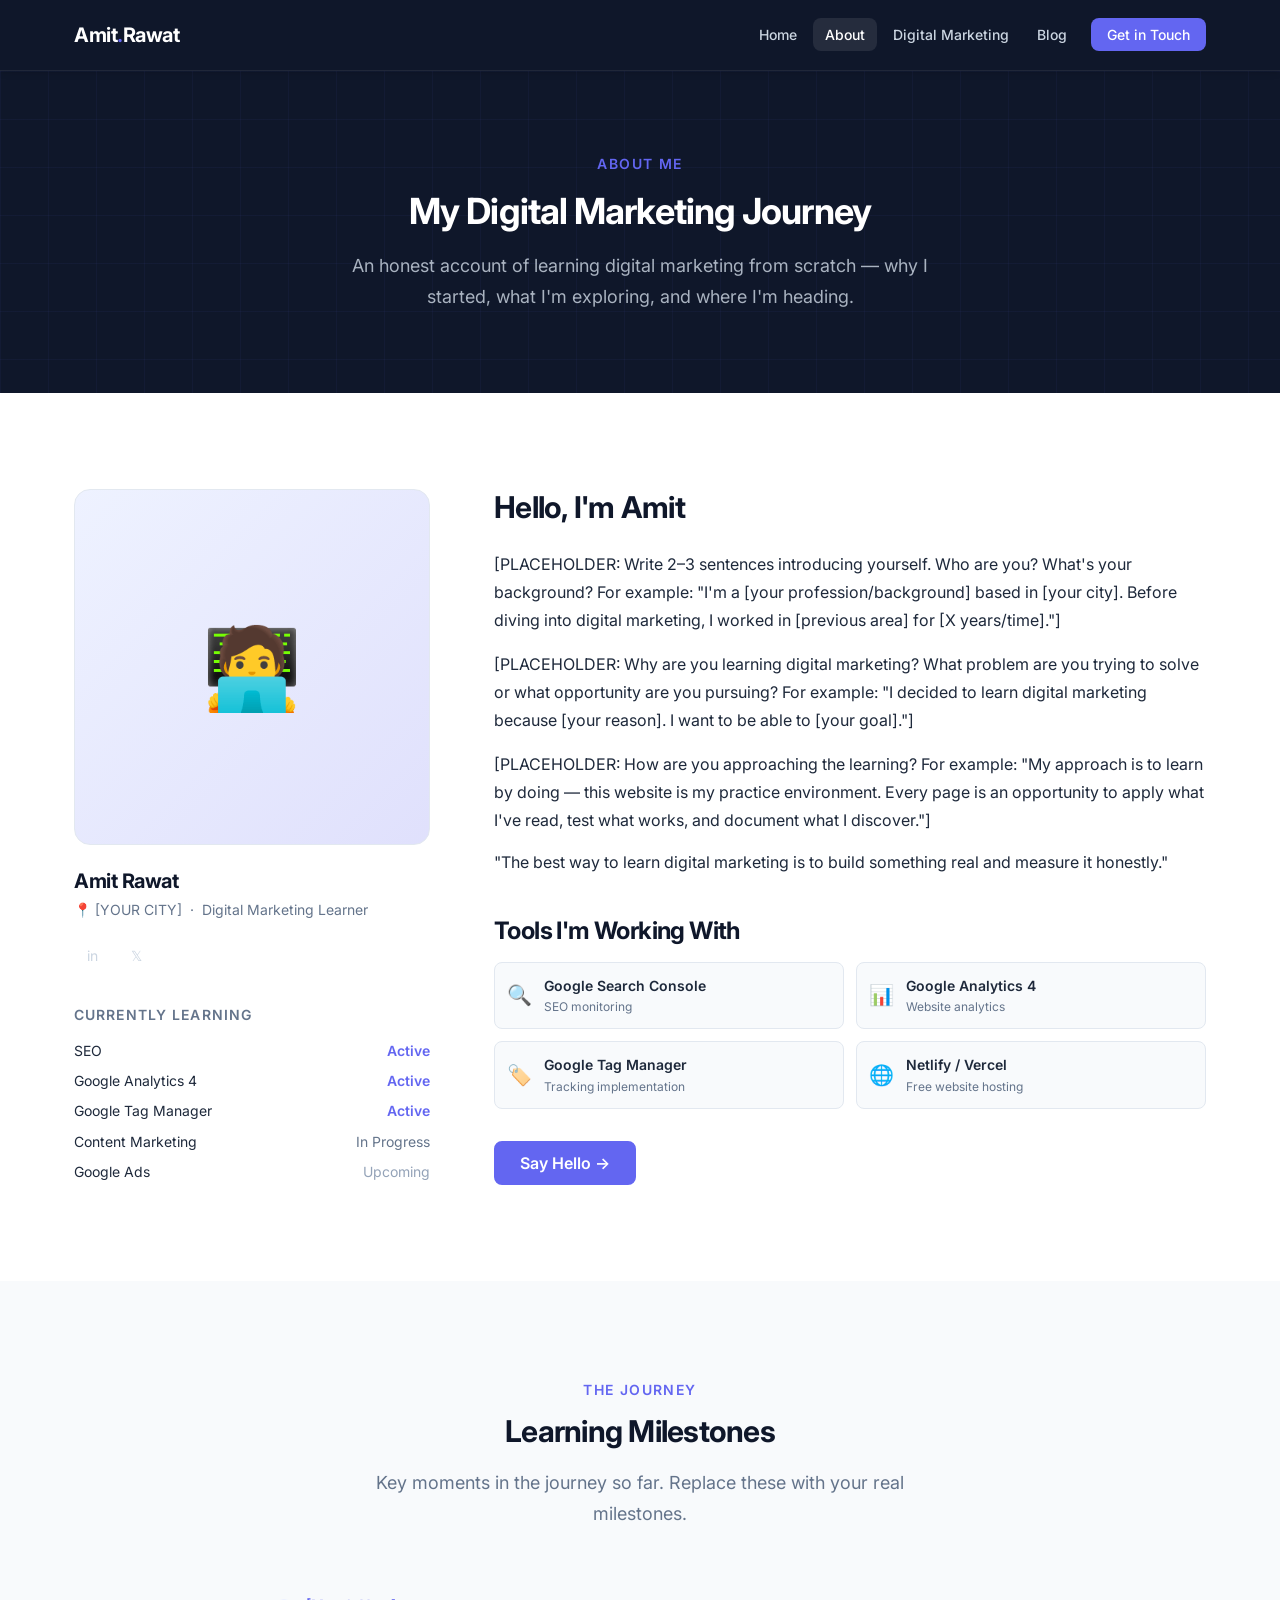
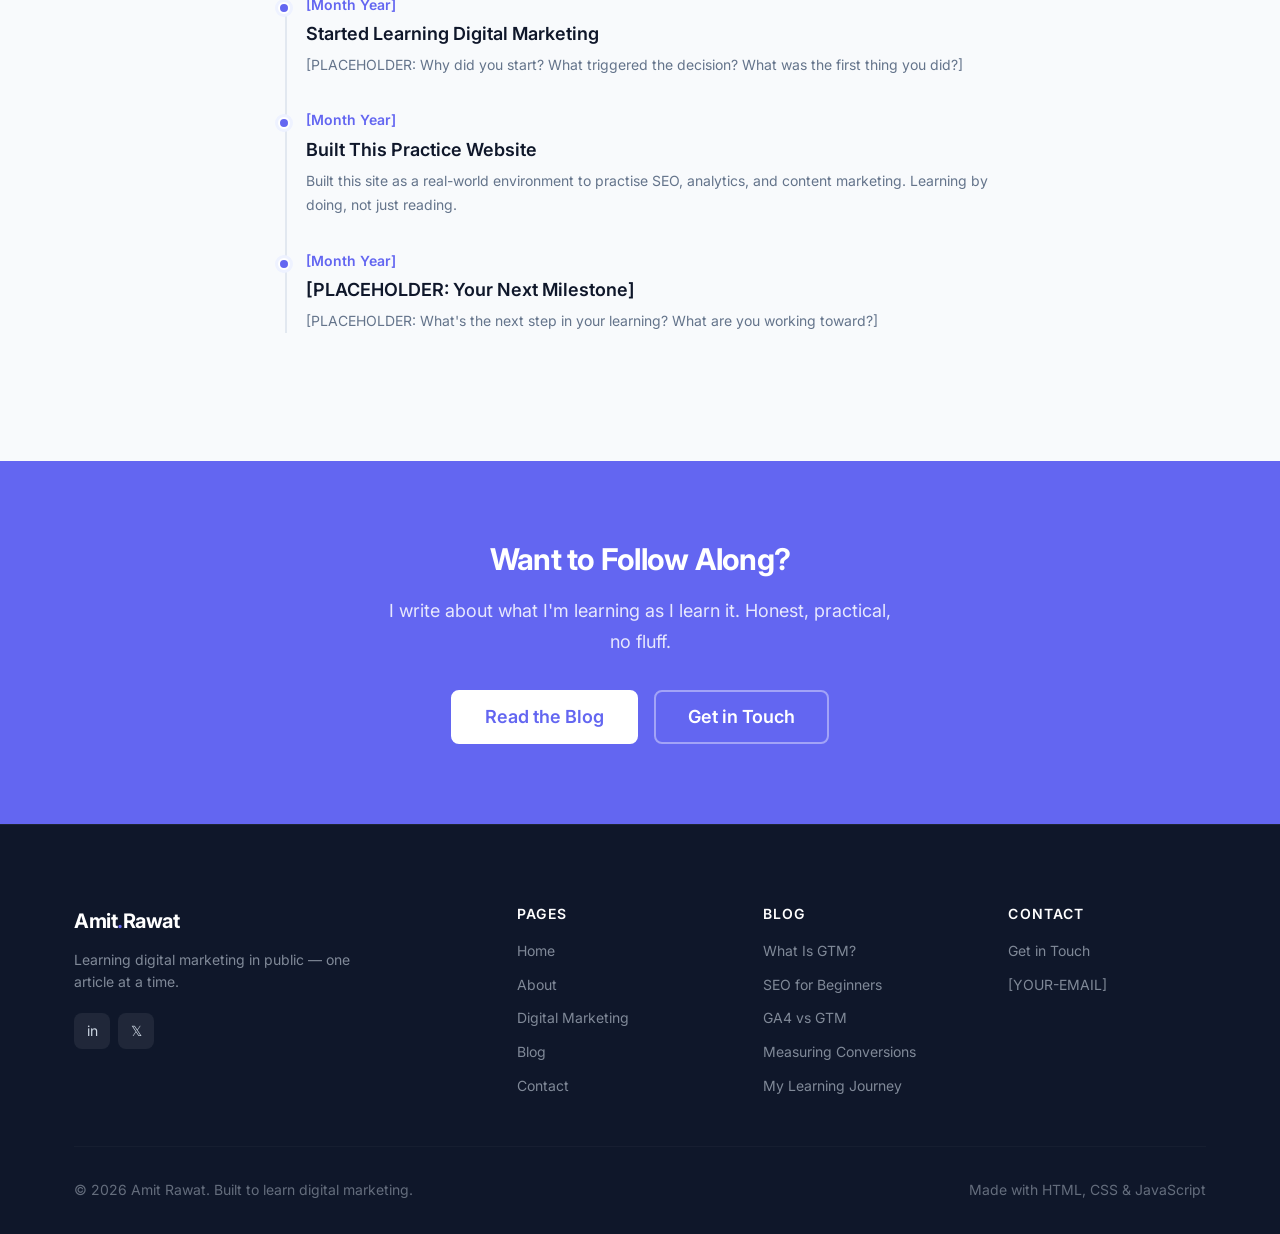
==== about.html @ fd62b3a9 "Initial website — digital marketing practice site - Home, About, Digital Marketing, Blog, Contact pa" ====
<!DOCTYPE html>
<html lang="en">
<head>
  <meta charset="UTF-8">
  <meta name="viewport" content="width=device-width, initial-scale=1.0">
  <title>About Amit Rawat | Digital Marketing Learning Journey</title>
  <meta name="description" content="Learn about Amit Rawat's digital marketing learning journey — why it started, what's being explored, and where it's heading. An honest account of learning by doing.">
  <link rel="canonical" href="https://[YOUR-DOMAIN]/about.html">

  <meta property="og:title" content="About Amit Rawat | Digital Marketing Learning Journey">
  <meta property="og:description" content="An honest account of learning digital marketing — the tools, resources, and lessons along the way.">
  <meta property="og:url" content="https://[YOUR-DOMAIN]/about.html">
  <meta property="og:type" content="website">
  <meta property="og:image" content="https://[YOUR-DOMAIN]/images/og-about.jpg">

  <meta name="twitter:card" content="summary_large_image">
  <meta name="twitter:title" content="About Amit Rawat | Digital Marketing Learning Journey">
  <meta name="twitter:description" content="An honest account of learning digital marketing — the tools, resources, and lessons along the way.">

  <!-- GTM HEAD SNIPPET — uncomment and replace GTM-XXXXXXX when ready -->
  <!--
  <script>(function(w,d,s,l,i){w[l]=w[l]||[];w[l].push({'gtm.start':
  new Date().getTime(),event:'gtm.js'});var f=d.getElementsByTagName(s)[0],
  j=d.createElement(s),dl=l!='dataLayer'?'&l='+l:'';j.async=true;j.src=
  'https://www.googletagmanager.com/gtm.js?id='+i+dl;f.parentNode.insertBefore(j,f);
  })(window,document,'script','dataLayer','GTM-XXXXXXX');</script>
  -->

  <link rel="preconnect" href="https://fonts.googleapis.com">
  <link rel="preconnect" href="https://fonts.gstatic.com" crossorigin>
  <link href="https://fonts.googleapis.com/css2?family=Inter:wght@400;500;600;700;800&display=swap" rel="stylesheet">
  <link rel="stylesheet" href="css/style.css">
</head>
<body>

  <!-- GTM BODY SNIPPET — uncomment and replace GTM-XXXXXXX when ready -->
  <!--
  <noscript><iframe src="https://www.googletagmanager.com/ns.html?id=GTM-XXXXXXX"
  height="0" width="0" style="display:none;visibility:hidden"></iframe></noscript>
  -->

  <a href="#main" class="skip-link">Skip to main content</a>

  <nav class="nav" role="navigation" aria-label="Main navigation">
    <div class="container nav__inner">
      <a href="index.html" class="nav__logo" aria-label="Amit Rawat — Home">
        Amit<span class="nav__logo-dot">.</span>Rawat
      </a>
      <button class="nav__toggle" aria-label="Toggle navigation" aria-expanded="false">
        <span></span><span></span><span></span>
      </button>
      <ul class="nav__links" role="list">
        <li><a href="index.html" class="nav__link">Home</a></li>
        <li><a href="about.html" class="nav__link">About</a></li>
        <li><a href="digital-marketing.html" class="nav__link">Digital Marketing</a></li>
        <li><a href="blog.html" class="nav__link">Blog</a></li>
        <li><a href="contact.html" class="nav__link nav__link--cta">Get in Touch</a></li>
      </ul>
    </div>
  </nav>

  <main id="main">

    <header class="page-hero" aria-labelledby="page-heading">
      <div class="container">
        <div class="page-hero__inner">
          <p class="page-hero__eyebrow">About Me</p>
          <h1 class="page-hero__title" id="page-heading">My Digital Marketing Journey</h1>
          <p class="page-hero__description">
            An honest account of learning digital marketing from scratch — why I started, what I'm exploring, and where I'm heading.
          </p>
        </div>
      </div>
    </header>

    <!-- ============================================================
         ABOUT CONTENT
         WHAT TO EDIT HERE:
         - Replace [YOUR NAME] with your name
         - Replace [YOUR CITY] with your location
         - Replace the placeholder bio paragraphs with your real story
         - Replace the profile image (see images/ folder)
         - Update the timeline with your real milestones
         - Update the "Tools I Use" section with tools you actually use
         ============================================================ -->
    <section class="section" aria-labelledby="about-heading">
      <div class="container">
        <div class="about-layout">

          <!-- Profile sidebar -->
          <aside>
            <!--
              To add your photo:
              1. Save a square photo to the images/ folder (e.g. images/amit-rawat.jpg)
              2. Replace the emoji below with: <img src="../images/amit-rawat.jpg" alt="Amit Rawat">
            -->
            <div class="about-avatar" aria-label="Profile photo placeholder">🧑‍💻</div>

            <div style="margin-top: 1.5rem;">
              <h3 style="font-size: 1.25rem; margin-bottom: 0.25rem;">Amit Rawat</h3>
              <p style="color: var(--color-text-muted); font-size: 0.875rem; margin-bottom: 1rem;">
                📍 [YOUR CITY] &nbsp;·&nbsp; Digital Marketing Learner
              </p>
              <div class="footer__social">
                <a href="https://linkedin.com/in/[YOUR-LINKEDIN]" class="footer__social-link" aria-label="LinkedIn" target="_blank" rel="noopener noreferrer">in</a>
                <a href="https://twitter.com/[YOUR-TWITTER]" class="footer__social-link" aria-label="Twitter" target="_blank" rel="noopener noreferrer">𝕏</a>
              </div>
            </div>

            <!-- Skills list -->
            <div style="margin-top: 2rem;">
              <h3 style="font-size: 0.875rem; font-weight: 600; text-transform: uppercase; letter-spacing: 0.08em; color: var(--color-text-muted); margin-bottom: 1rem;">Currently Learning</h3>
              <div style="display: flex; flex-direction: column; gap: 0.5rem;">
                <div style="display: flex; align-items: center; justify-content: space-between; font-size: 0.875rem;">
                  <span>SEO</span>
                  <span style="color: var(--color-accent); font-weight: 600;">Active</span>
                </div>
                <div style="display: flex; align-items: center; justify-content: space-between; font-size: 0.875rem;">
                  <span>Google Analytics 4</span>
                  <span style="color: var(--color-accent); font-weight: 600;">Active</span>
                </div>
                <div style="display: flex; align-items: center; justify-content: space-between; font-size: 0.875rem;">
                  <span>Google Tag Manager</span>
                  <span style="color: var(--color-accent); font-weight: 600;">Active</span>
                </div>
                <div style="display: flex; align-items: center; justify-content: space-between; font-size: 0.875rem;">
                  <span>Content Marketing</span>
                  <span style="color: var(--color-text-muted);">In Progress</span>
                </div>
                <div style="display: flex; align-items: center; justify-content: space-between; font-size: 0.875rem;">
                  <span>Google Ads</span>
                  <span style="color: var(--color-text-light);">Upcoming</span>
                </div>
              </div>
            </div>
          </aside>

          <!-- Main content -->
          <div>
            <h2 id="about-heading" style="margin-bottom: 1.5rem;">Hello, I'm Amit</h2>

            <!-- ================================================
                 PLACEHOLDER: Replace these paragraphs with your
                 real bio. Tell your story: who you are, what you
                 did before this, why you're learning digital
                 marketing, and what drives you.
                 ================================================ -->
            <p>
              [PLACEHOLDER: Write 2–3 sentences introducing yourself. Who are you? What's your background?
              For example: "I'm a [your profession/background] based in [your city]. Before diving into digital
              marketing, I worked in [previous area] for [X years/time]."]
            </p>
            <p>
              [PLACEHOLDER: Why are you learning digital marketing? What problem are you trying to solve or
              what opportunity are you pursuing? For example: "I decided to learn digital marketing because
              [your reason]. I want to be able to [your goal]."]
            </p>
            <p>
              [PLACEHOLDER: How are you approaching the learning? For example: "My approach is to learn
              by doing — this website is my practice environment. Every page is an opportunity to apply
              what I've read, test what works, and document what I discover."]
            </p>

            <!-- What I believe -->
            <blockquote>
              "The best way to learn digital marketing is to build something real and measure it honestly."
            </blockquote>

            <!-- Tools I use -->
            <h3 style="margin-top: 2.5rem; margin-bottom: 1rem;">Tools I'm Working With</h3>
            <div style="display: grid; grid-template-columns: repeat(2, 1fr); gap: 0.75rem;">
              <div style="display: flex; align-items: center; gap: 0.75rem; padding: 0.75rem; background: var(--color-bg-alt); border-radius: 8px; border: 1px solid var(--color-border);">
                <span style="font-size: 1.25rem;">🔍</span>
                <div>
                  <div style="font-weight: 600; font-size: 0.875rem;">Google Search Console</div>
                  <div style="font-size: 0.75rem; color: var(--color-text-muted);">SEO monitoring</div>
                </div>
              </div>
              <div style="display: flex; align-items: center; gap: 0.75rem; padding: 0.75rem; background: var(--color-bg-alt); border-radius: 8px; border: 1px solid var(--color-border);">
                <span style="font-size: 1.25rem;">📊</span>
                <div>
                  <div style="font-weight: 600; font-size: 0.875rem;">Google Analytics 4</div>
                  <div style="font-size: 0.75rem; color: var(--color-text-muted);">Website analytics</div>
                </div>
              </div>
              <div style="display: flex; align-items: center; gap: 0.75rem; padding: 0.75rem; background: var(--color-bg-alt); border-radius: 8px; border: 1px solid var(--color-border);">
                <span style="font-size: 1.25rem;">🏷️</span>
                <div>
                  <div style="font-weight: 600; font-size: 0.875rem;">Google Tag Manager</div>
                  <div style="font-size: 0.75rem; color: var(--color-text-muted);">Tracking implementation</div>
                </div>
              </div>
              <div style="display: flex; align-items: center; gap: 0.75rem; padding: 0.75rem; background: var(--color-bg-alt); border-radius: 8px; border: 1px solid var(--color-border);">
                <span style="font-size: 1.25rem;">🌐</span>
                <div>
                  <div style="font-weight: 600; font-size: 0.875rem;">Netlify / Vercel</div>
                  <div style="font-size: 0.75rem; color: var(--color-text-muted);">Free website hosting</div>
                </div>
              </div>
            </div>

            <a href="contact.html" class="btn btn--primary mt-8" style="display: inline-flex;">Say Hello →</a>
          </div>
        </div>
      </div>
    </section>

    <!-- Learning Timeline -->
    <section class="section section--alt" aria-labelledby="timeline-heading">
      <div class="container container--narrow">
        <div class="section__header">
          <span class="section__eyebrow">The Journey</span>
          <h2 class="section__title" id="timeline-heading">Learning Milestones</h2>
          <p class="section__description">
            Key moments in the journey so far. Replace these with your real milestones.
          </p>
        </div>

        <!-- PLACEHOLDER: Replace each timeline item with real milestones -->
        <div class="timeline">
          <div class="timeline__item">
            <div class="timeline__date">[Month Year]</div>
            <div class="timeline__title">Started Learning Digital Marketing</div>
            <p class="timeline__body">[PLACEHOLDER: Why did you start? What triggered the decision? What was the first thing you did?]</p>
          </div>
          <div class="timeline__item">
            <div class="timeline__date">[Month Year]</div>
            <div class="timeline__title">Built This Practice Website</div>
            <p class="timeline__body">Built this site as a real-world environment to practise SEO, analytics, and content marketing. Learning by doing, not just reading.</p>
          </div>
          <div class="timeline__item">
            <div class="timeline__date">[Month Year]</div>
            <div class="timeline__title">[PLACEHOLDER: Your Next Milestone]</div>
            <p class="timeline__body">[PLACEHOLDER: What's the next step in your learning? What are you working toward?]</p>
          </div>
        </div>
      </div>
    </section>

    <!-- CTA -->
    <section class="cta-section" aria-labelledby="about-cta-heading">
      <div class="container">
        <h2 class="cta-section__title" id="about-cta-heading">Want to Follow Along?</h2>
        <p class="cta-section__description">
          I write about what I'm learning as I learn it. Honest, practical, no fluff.
        </p>
        <div style="display: flex; gap: 1rem; justify-content: center; flex-wrap: wrap;">
          <a href="blog.html" class="btn btn--white btn--lg">Read the Blog</a>
          <a href="contact.html" class="btn btn--outline-white btn--lg">Get in Touch</a>
        </div>
      </div>
    </section>

  </main>

  <footer class="footer" role="contentinfo">
    <div class="container">
      <div class="footer__grid">
        <div class="footer__brand">
          <a href="index.html" class="footer__logo">Amit<span class="footer__logo-dot">.</span>Rawat</a>
          <p class="footer__tagline">Learning digital marketing in public — one article at a time.</p>
          <div class="footer__social">
            <a href="https://linkedin.com/in/[YOUR-LINKEDIN]" class="footer__social-link" aria-label="LinkedIn" target="_blank" rel="noopener noreferrer">in</a>
            <a href="https://twitter.com/[YOUR-TWITTER]" class="footer__social-link" aria-label="Twitter" target="_blank" rel="noopener noreferrer">𝕏</a>
          </div>
        </div>
        <div>
          <h3 class="footer__col-title">Pages</h3>
          <ul class="footer__links" role="list">
            <li><a href="index.html" class="footer__link">Home</a></li>
            <li><a href="about.html" class="footer__link">About</a></li>
            <li><a href="digital-marketing.html" class="footer__link">Digital Marketing</a></li>
            <li><a href="blog.html" class="footer__link">Blog</a></li>
            <li><a href="contact.html" class="footer__link">Contact</a></li>
          </ul>
        </div>
        <div>
          <h3 class="footer__col-title">Blog</h3>
          <ul class="footer__links" role="list">
            <li><a href="blog/what-is-google-tag-manager.html" class="footer__link">What Is GTM?</a></li>
            <li><a href="blog/seo-for-beginners.html" class="footer__link">SEO for Beginners</a></li>
            <li><a href="blog/google-analytics-vs-google-tag-manager.html" class="footer__link">GA4 vs GTM</a></li>
            <li><a href="blog/how-to-measure-conversions.html" class="footer__link">Measuring Conversions</a></li>
            <li><a href="blog/my-digital-marketing-journey.html" class="footer__link">My Learning Journey</a></li>
          </ul>
        </div>
        <div>
          <h3 class="footer__col-title">Contact</h3>
          <ul class="footer__links" role="list">
            <li><a href="contact.html" class="footer__link">Get in Touch</a></li>
            <li><a href="mailto:[YOUR-EMAIL]" class="footer__link">[YOUR-EMAIL]</a></li>
          </ul>
        </div>
      </div>
      <div class="footer__bottom">
        <span>© 2026 Amit Rawat. Built to learn digital marketing.</span>
        <span>Made with HTML, CSS &amp; JavaScript</span>
      </div>
    </div>
  </footer>

  <script src="js/main.js"></script>
</body>
</html>
---- css/style.css ----
/* =====================================================
   DIGITAL MARKETING PRACTICE SITE — MAIN STYLESHEET
   =====================================================
   To change colors: edit "--color-*" variables below
   To change fonts: edit "--font-sans" variable
   ===================================================== */

/* ======================================
   1. DESIGN TOKENS
   ====================================== */
:root {
  --color-primary: #0f172a;
  --color-accent: #6366f1;
  --color-accent-dark: #4f46e5;
  --color-accent-light: #eef2ff;
  --color-text: #1e293b;
  --color-text-muted: #64748b;
  --color-text-light: #94a3b8;
  --color-text-on-dark: #cbd5e1;
  --color-bg: #ffffff;
  --color-bg-alt: #f8fafc;
  --color-bg-dark: #0f172a;
  --color-bg-dark-2: #1e293b;
  --color-border: #e2e8f0;

  --font-sans: 'Inter', -apple-system, BlinkMacSystemFont, 'Segoe UI', sans-serif;

  --text-xs: 0.75rem;
  --text-sm: 0.875rem;
  --text-base: 1rem;
  --text-lg: 1.125rem;
  --text-xl: 1.25rem;
  --text-2xl: 1.5rem;
  --text-3xl: 1.875rem;
  --text-4xl: 2.25rem;
  --text-5xl: 3rem;

  --container-max: 1180px;
  --container-narrow: 780px;
  --container-blog: 700px;

  --space-1: 0.25rem; --space-2: 0.5rem; --space-3: 0.75rem;
  --space-4: 1rem;    --space-5: 1.25rem; --space-6: 1.5rem;
  --space-8: 2rem;    --space-10: 2.5rem; --space-12: 3rem;
  --space-16: 4rem;   --space-20: 5rem;   --space-24: 6rem;

  --radius-sm: 4px; --radius: 8px; --radius-md: 12px;
  --radius-lg: 16px; --radius-full: 9999px;

  --shadow-sm: 0 1px 2px rgba(0,0,0,0.05);
  --shadow: 0 1px 3px rgba(0,0,0,0.1), 0 1px 2px rgba(0,0,0,0.06);
  --shadow-md: 0 4px 6px -1px rgba(0,0,0,0.1), 0 2px 4px -1px rgba(0,0,0,0.06);
  --shadow-lg: 0 10px 15px -3px rgba(0,0,0,0.1), 0 4px 6px -2px rgba(0,0,0,0.05);
  --shadow-xl: 0 20px 25px -5px rgba(0,0,0,0.1);

  --transition: 200ms ease;
  --transition-slow: 300ms ease;
}

/* ======================================
   2. RESET & BASE
   ====================================== */
*, *::before, *::after { box-sizing: border-box; margin: 0; padding: 0; }
html { scroll-behavior: smooth; font-size: 16px; -webkit-text-size-adjust: 100%; }
body {
  font-family: var(--font-sans);
  font-size: var(--text-base);
  line-height: 1.6;
  color: var(--color-text);
  background: var(--color-bg);
  -webkit-font-smoothing: antialiased;
}
img, video { max-width: 100%; height: auto; display: block; }
a { color: var(--color-accent); text-decoration: none; transition: color var(--transition); }
a:hover { color: var(--color-accent-dark); }
ul, ol { list-style: none; }
button { cursor: pointer; border: none; background: none; font-family: inherit; font-size: inherit; }
input, textarea, select { font-family: inherit; font-size: inherit; }

/* ======================================
   3. ACCESSIBILITY
   ====================================== */
.skip-link {
  position: absolute; top: -100%; left: var(--space-4);
  padding: var(--space-2) var(--space-4);
  background: var(--color-accent); color: white;
  font-weight: 600; border-radius: var(--radius);
  z-index: 9999; transition: top var(--transition);
}
.skip-link:focus { top: var(--space-4); }
:focus-visible { outline: 2px solid var(--color-accent); outline-offset: 2px; }

/* ======================================
   4. TYPOGRAPHY
   ====================================== */
h1, h2, h3, h4, h5, h6 {
  font-weight: 700; line-height: 1.25;
  color: var(--color-primary); letter-spacing: -0.025em;
}
h1 { font-size: var(--text-4xl); }
h2 { font-size: var(--text-3xl); }
h3 { font-size: var(--text-2xl); }
h4 { font-size: var(--text-xl); }
h5 { font-size: var(--text-lg); }
p { margin-bottom: var(--space-4); line-height: 1.75; }
p:last-child { margin-bottom: 0; }

/* ======================================
   5. LAYOUT
   ====================================== */
.container { max-width: var(--container-max); margin: 0 auto; padding: 0 var(--space-6); }
.container--narrow { max-width: var(--container-narrow); }
.container--blog { max-width: var(--container-blog); }
.section { padding: var(--space-24) 0; }
.section--sm { padding: var(--space-16) 0; }
.section--alt { background: var(--color-bg-alt); }
.section--dark { background: var(--color-bg-dark); color: var(--color-text-on-dark); }

.section__header { text-align: center; margin-bottom: var(--space-16); }
.section__eyebrow {
  display: inline-block; font-size: var(--text-sm); font-weight: 600;
  color: var(--color-accent); text-transform: uppercase;
  letter-spacing: 0.1em; margin-bottom: var(--space-3);
}
.section__title { margin-bottom: var(--space-4); }
.section__description {
  font-size: var(--text-lg); color: var(--color-text-muted);
  max-width: 580px; margin: 0 auto;
}

/* ======================================
   6. BUTTONS
   ====================================== */
.btn {
  display: inline-flex; align-items: center; gap: var(--space-2);
  padding: 0.75rem 1.5rem; font-size: var(--text-base);
  font-weight: 600; line-height: 1; border-radius: var(--radius);
  transition: all var(--transition); white-space: nowrap;
  border: 2px solid transparent;
}
.btn--primary { background: var(--color-accent); color: white; border-color: var(--color-accent); }
.btn--primary:hover {
  background: var(--color-accent-dark); border-color: var(--color-accent-dark);
  color: white; transform: translateY(-1px); box-shadow: var(--shadow-md);
}
.btn--secondary { background: transparent; color: var(--color-accent); border-color: var(--color-accent); }
.btn--secondary:hover { background: var(--color-accent-light); color: var(--color-accent-dark); }
.btn--white { background: white; color: var(--color-accent); border-color: white; }
.btn--white:hover { background: var(--color-accent-light); color: var(--color-accent-dark); border-color: var(--color-accent-light); }
.btn--outline-white { background: transparent; color: white; border-color: rgba(255,255,255,0.4); }
.btn--outline-white:hover { background: rgba(255,255,255,0.1); border-color: white; color: white; }
.btn--sm { padding: 0.5rem 1rem; font-size: var(--text-sm); }
.btn--lg { padding: 1rem 2rem; font-size: var(--text-lg); }

/* ======================================
   7. NAVIGATION
   ====================================== */
.nav {
  position: sticky; top: 0; z-index: 100;
  background: var(--color-bg-dark);
  border-bottom: 1px solid rgba(255,255,255,0.07);
  box-shadow: var(--shadow-md);
}
.nav__inner {
  display: flex; align-items: center;
  justify-content: space-between; height: 70px;
}
.nav__logo {
  font-size: var(--text-xl); font-weight: 700; color: white;
  text-decoration: none; letter-spacing: -0.025em; flex-shrink: 0;
}
.nav__logo:hover { color: var(--color-accent); }
.nav__logo-dot { color: var(--color-accent); }
.nav__links { display: flex; align-items: center; gap: var(--space-1); }
.nav__link {
  padding: var(--space-2) var(--space-3); font-size: var(--text-sm); font-weight: 500;
  color: var(--color-text-on-dark); border-radius: var(--radius); transition: all var(--transition);
}
.nav__link:hover, .nav__link.is-active { color: white; background: rgba(255,255,255,0.09); }
.nav__link--cta {
  margin-left: var(--space-2); background: var(--color-accent);
  color: white !important; padding: var(--space-2) var(--space-4);
}
.nav__link--cta:hover { background: var(--color-accent-dark) !important; }

.nav__toggle {
  display: none; flex-direction: column; justify-content: center;
  gap: 5px; width: 38px; height: 38px; padding: 7px;
  border: 1px solid rgba(255,255,255,0.2); border-radius: var(--radius-sm);
}
.nav__toggle:hover { background: rgba(255,255,255,0.08); }
.nav__toggle span {
  display: block; width: 100%; height: 2px;
  background: white; border-radius: 2px; transition: all var(--transition);
}
.nav__toggle.is-active span:nth-child(1) { transform: translateY(7px) rotate(45deg); }
.nav__toggle.is-active span:nth-child(2) { opacity: 0; transform: scaleX(0); }
.nav__toggle.is-active span:nth-child(3) { transform: translateY(-7px) rotate(-45deg); }

/* ======================================
   8. HERO
   ====================================== */
.hero {
  background: var(--color-bg-dark);
  padding: var(--space-24) 0 var(--space-20);
  position: relative; overflow: hidden;
}
.hero::before {
  content: '';
  position: absolute; inset: 0;
  background-image:
    linear-gradient(rgba(99,102,241,0.06) 1px, transparent 1px),
    linear-gradient(90deg, rgba(99,102,241,0.06) 1px, transparent 1px);
  background-size: 48px 48px;
}
.hero__inner { position: relative; max-width: 780px; }
.hero__eyebrow {
  display: inline-flex; align-items: center; gap: var(--space-2);
  padding: var(--space-1) var(--space-4);
  background: rgba(99,102,241,0.15); color: var(--color-accent);
  border: 1px solid rgba(99,102,241,0.3); border-radius: var(--radius-full);
  font-size: var(--text-sm); font-weight: 500; margin-bottom: var(--space-6);
}
.hero__title {
  font-size: clamp(2rem, 5vw, var(--text-5xl));
  font-weight: 800; color: white; line-height: 1.15;
  margin-bottom: var(--space-6); letter-spacing: -0.03em;
}
.hero__title .accent { color: var(--color-accent); }
.hero__description {
  font-size: var(--text-lg); color: var(--color-text-on-dark);
  max-width: 580px; margin-bottom: var(--space-10);
  opacity: 0.85; line-height: 1.75;
}
.hero__actions { display: flex; gap: var(--space-4); flex-wrap: wrap; }

/* Page hero (inner pages) */
.page-hero {
  background: var(--color-bg-dark);
  padding: var(--space-20) 0; text-align: center;
  position: relative; overflow: hidden;
}
.page-hero::before {
  content: '';
  position: absolute; inset: 0;
  background-image:
    linear-gradient(rgba(99,102,241,0.05) 1px, transparent 1px),
    linear-gradient(90deg, rgba(99,102,241,0.05) 1px, transparent 1px);
  background-size: 48px 48px;
}
.page-hero__inner { position: relative; }
.page-hero__eyebrow {
  display: inline-block; font-size: var(--text-sm); font-weight: 600;
  color: var(--color-accent); text-transform: uppercase;
  letter-spacing: 0.1em; margin-bottom: var(--space-3);
}
.page-hero__title {
  font-size: clamp(1.75rem, 4vw, var(--text-4xl));
  color: white; margin-bottom: var(--space-4);
}
.page-hero__description {
  font-size: var(--text-lg); color: var(--color-text-on-dark);
  max-width: 580px; margin: 0 auto; opacity: 0.82;
}

/* ======================================
   9. CARDS
   ====================================== */
.card {
  background: white; border: 1px solid var(--color-border);
  border-radius: var(--radius-md); padding: var(--space-6);
  transition: all var(--transition-slow);
}
.card:hover {
  box-shadow: var(--shadow-lg); transform: translateY(-2px);
  border-color: rgba(99,102,241,0.3);
}
.card__icon {
  width: 48px; height: 48px;
  background: var(--color-accent-light); border-radius: var(--radius);
  display: flex; align-items: center; justify-content: center;
  font-size: 1.5rem; margin-bottom: var(--space-4);
}
.card__title {
  font-size: var(--text-lg); font-weight: 600;
  color: var(--color-primary); margin-bottom: var(--space-2);
}
.card__description {
  color: var(--color-text-muted); font-size: var(--text-sm);
  line-height: 1.65; margin-bottom: 0;
}

/* ======================================
   10. BLOG CARDS
   ====================================== */
.blog-cards { display: grid; grid-template-columns: repeat(3, 1fr); gap: var(--space-6); }

.blog-card {
  background: white; border: 1px solid var(--color-border);
  border-radius: var(--radius-md); overflow: hidden;
  transition: all var(--transition-slow);
  display: flex; flex-direction: column;
}
.blog-card:hover {
  box-shadow: var(--shadow-xl); transform: translateY(-3px); border-color: transparent;
}
.blog-card__image {
  background: linear-gradient(135deg, var(--color-accent-light), rgba(99,102,241,0.18));
  height: 180px; display: flex; align-items: center;
  justify-content: center; font-size: 3rem;
}
.blog-card__body { padding: var(--space-5); flex: 1; display: flex; flex-direction: column; }
.blog-card__meta { display: flex; align-items: center; gap: var(--space-3); margin-bottom: var(--space-3); }
.blog-card__category {
  display: inline-block; padding: 2px 10px;
  background: var(--color-accent-light); color: var(--color-accent);
  font-size: var(--text-xs); font-weight: 600;
  border-radius: var(--radius-full); text-transform: uppercase; letter-spacing: 0.05em;
}
.blog-card__date { font-size: var(--text-xs); color: var(--color-text-light); }
.blog-card__title {
  font-size: var(--text-lg); font-weight: 700; color: var(--color-primary);
  margin-bottom: var(--space-3); line-height: 1.4;
}
.blog-card__title a { color: inherit; }
.blog-card__title a:hover { color: var(--color-accent); }
.blog-card__excerpt {
  color: var(--color-text-muted); font-size: var(--text-sm);
  line-height: 1.65; flex: 1; margin-bottom: var(--space-4);
}
.blog-card__footer {
  display: flex; align-items: center; justify-content: space-between;
  padding-top: var(--space-4); border-top: 1px solid var(--color-border);
  font-size: var(--text-xs); color: var(--color-text-muted);
}
.blog-card__read-more { font-size: var(--text-sm); font-weight: 600; color: var(--color-accent); }
.blog-card__read-more:hover { color: var(--color-accent-dark); }

/* ======================================
   11. BLOG POST PAGE
   ====================================== */
.reading-progress {
  position: fixed; top: 0; left: 0; width: 0%;
  height: 3px; background: var(--color-accent); z-index: 9999;
  transition: width 80ms linear;
}
.post-header {
  background: var(--color-bg-dark);
  padding: var(--space-20) 0 var(--space-16);
  position: relative; overflow: hidden;
}
.post-header::before {
  content: '';
  position: absolute; inset: 0;
  background-image:
    linear-gradient(rgba(99,102,241,0.05) 1px, transparent 1px),
    linear-gradient(90deg, rgba(99,102,241,0.05) 1px, transparent 1px);
  background-size: 48px 48px;
}
.post-header__inner { position: relative; }
.breadcrumb {
  display: flex; align-items: center; gap: var(--space-2);
  font-size: var(--text-sm); color: rgba(255,255,255,0.45);
  margin-bottom: var(--space-5);
}
.breadcrumb a { color: inherit; }
.breadcrumb a:hover { color: rgba(255,255,255,0.8); }
.post-header__category {
  display: inline-block; padding: 3px 12px;
  background: rgba(99,102,241,0.2); color: var(--color-accent);
  font-size: var(--text-sm); font-weight: 600; border-radius: var(--radius-full);
  margin-bottom: var(--space-4);
}
.post-header__title {
  font-size: clamp(1.75rem, 4vw, 2.75rem);
  color: white; margin-bottom: var(--space-5); line-height: 1.2;
}
.post-header__meta {
  display: flex; align-items: center; flex-wrap: wrap;
  gap: var(--space-5); color: rgba(255,255,255,0.55); font-size: var(--text-sm);
}
.post-body { padding: var(--space-16) 0; }
.post-content { font-size: var(--text-lg); line-height: 1.8; color: var(--color-text); }
.post-content h2 {
  font-size: var(--text-2xl); margin-top: var(--space-12); margin-bottom: var(--space-4);
  padding-bottom: var(--space-3); border-bottom: 2px solid var(--color-border);
}
.post-content h3 { font-size: var(--text-xl); margin-top: var(--space-8); margin-bottom: var(--space-3); }
.post-content p { margin-bottom: var(--space-6); }
.post-content ul, .post-content ol {
  margin-bottom: var(--space-6); padding-left: var(--space-6); list-style: disc;
}
.post-content ol { list-style: decimal; }
.post-content li { margin-bottom: var(--space-2); }
.post-content a { color: var(--color-accent); text-decoration: underline; text-underline-offset: 3px; }
.post-content strong { font-weight: 700; color: var(--color-primary); }
.post-content blockquote {
  border-left: 4px solid var(--color-accent);
  padding: var(--space-4) var(--space-6); margin: var(--space-8) 0;
  background: var(--color-accent-light);
  border-radius: 0 var(--radius) var(--radius) 0;
  font-style: italic;
}
.post-content blockquote p { margin-bottom: 0; }
.callout {
  background: var(--color-bg-alt); border: 1px solid var(--color-border);
  border-radius: var(--radius-md); padding: var(--space-5) var(--space-6);
  margin: var(--space-8) 0;
}
.callout strong { display: block; margin-bottom: var(--space-2); }
.post-share {
  margin-top: var(--space-12); padding-top: var(--space-8);
  border-top: 1px solid var(--color-border);
}
.post-share__title { font-size: var(--text-base); color: var(--color-text-muted); margin-bottom: var(--space-4); }
.post-share__links { display: flex; gap: var(--space-3); }
.post-share__link {
  display: inline-flex; align-items: center; gap: var(--space-2);
  padding: var(--space-2) var(--space-4); border: 1.5px solid var(--color-border);
  border-radius: var(--radius-full); font-size: var(--text-sm); font-weight: 500;
  color: var(--color-text-muted); transition: all var(--transition);
}
.post-share__link:hover { border-color: var(--color-accent); color: var(--color-accent); }

.related-posts { background: var(--color-bg-alt); padding: var(--space-20) 0; }
.related-posts__title { font-size: var(--text-2xl); margin-bottom: var(--space-10); }

/* ======================================
   12. FORMS
   ====================================== */
.form-group { margin-bottom: var(--space-5); }
.form-label { display: block; font-size: var(--text-sm); font-weight: 600; color: var(--color-primary); margin-bottom: var(--space-2); }
.form-input, .form-textarea, .form-select {
  width: 100%; padding: 0.75rem 1rem;
  color: var(--color-text); background: white;
  border: 1.5px solid var(--color-border); border-radius: var(--radius);
  transition: border-color var(--transition), box-shadow var(--transition);
  appearance: none;
}
.form-input:focus, .form-textarea:focus, .form-select:focus {
  outline: none; border-color: var(--color-accent);
  box-shadow: 0 0 0 3px rgba(99,102,241,0.12);
}
.form-input::placeholder, .form-textarea::placeholder { color: var(--color-text-light); }
.form-textarea { resize: vertical; min-height: 140px; }

.demo-notice {
  display: flex; align-items: flex-start; gap: var(--space-3);
  padding: var(--space-4); background: #fef9c3;
  border: 1px solid #fde047; border-radius: var(--radius);
  margin-bottom: var(--space-6); font-size: var(--text-sm); color: #713f12;
}
.form-success {
  display: none; padding: var(--space-4);
  background: #dcfce7; border: 1px solid #86efac;
  border-radius: var(--radius); color: #166534;
  font-size: var(--text-sm); font-weight: 500; margin-top: var(--space-4);
}
.form-success.is-visible { display: block; }

/* ======================================
   13. NEWSLETTER
   ====================================== */
.newsletter {
  background: linear-gradient(135deg, var(--color-bg-dark) 0%, var(--color-bg-dark-2) 100%);
  padding: var(--space-20) 0; text-align: center;
}
.newsletter__inner { max-width: 540px; margin: 0 auto; }
.newsletter__title { color: white; font-size: var(--text-3xl); margin-bottom: var(--space-4); }
.newsletter__description {
  color: var(--color-text-on-dark); opacity: 0.75;
  margin-bottom: var(--space-8); font-size: var(--text-lg);
}
.newsletter__form { display: flex; gap: var(--space-3); margin: 0 auto var(--space-4); }
.newsletter__input {
  flex: 1; padding: 0.75rem 1rem;
  border: 1.5px solid rgba(255,255,255,0.15); border-radius: var(--radius);
  background: rgba(255,255,255,0.07); color: white; transition: all var(--transition);
}
.newsletter__input:focus {
  outline: none; border-color: var(--color-accent); background: rgba(255,255,255,0.11);
}
.newsletter__input::placeholder { color: rgba(255,255,255,0.45); }
.newsletter__notice { font-size: var(--text-xs); color: rgba(255,255,255,0.4); margin-top: var(--space-3); }
.newsletter__demo-note {
  display: inline-block; margin-top: var(--space-4); padding: var(--space-2) var(--space-4);
  background: rgba(245,158,11,0.15); border: 1px solid rgba(245,158,11,0.3);
  border-radius: var(--radius-full); font-size: var(--text-xs); color: #fbbf24;
}

/* ======================================
   14. FOOTER
   ====================================== */
.footer {
  background: var(--color-bg-dark);
  border-top: 1px solid rgba(255,255,255,0.06);
  padding: var(--space-20) 0 var(--space-8);
}
.footer__grid {
  display: grid; grid-template-columns: 2fr 1fr 1fr 1fr;
  gap: var(--space-12); margin-bottom: var(--space-12);
}
.footer__brand { max-width: 280px; }
.footer__logo {
  font-size: var(--text-xl); font-weight: 700; color: white;
  display: block; margin-bottom: var(--space-3); letter-spacing: -0.025em;
}
.footer__logo:hover { color: var(--color-accent); }
.footer__logo-dot { color: var(--color-accent); }
.footer__tagline {
  color: var(--color-text-on-dark); font-size: var(--text-sm);
  opacity: 0.6; margin-bottom: var(--space-5); line-height: 1.6;
}
.footer__social { display: flex; gap: var(--space-2); }
.footer__social-link {
  display: flex; align-items: center; justify-content: center;
  width: 36px; height: 36px; background: rgba(255,255,255,0.07);
  border-radius: var(--radius); color: var(--color-text-on-dark);
  font-size: var(--text-sm); transition: all var(--transition);
}
.footer__social-link:hover { background: var(--color-accent); color: white; }
.footer__col-title {
  font-size: var(--text-sm); font-weight: 600; color: white;
  margin-bottom: var(--space-4); text-transform: uppercase; letter-spacing: 0.08em;
}
.footer__links { display: flex; flex-direction: column; gap: var(--space-2); }
.footer__link {
  color: var(--color-text-on-dark); opacity: 0.6;
  font-size: var(--text-sm); transition: all var(--transition);
}
.footer__link:hover { opacity: 1; color: var(--color-accent); }
.footer__bottom {
  display: flex; align-items: center; justify-content: space-between;
  padding-top: var(--space-8); border-top: 1px solid rgba(255,255,255,0.07);
  font-size: var(--text-sm); color: var(--color-text-on-dark); opacity: 0.45;
}

/* ======================================
   15. ABOUT PAGE
   ====================================== */
.about-layout { display: grid; grid-template-columns: 1fr 2fr; gap: var(--space-16); align-items: start; }
.about-avatar {
  background: linear-gradient(135deg, var(--color-accent-light), rgba(99,102,241,0.2));
  border-radius: var(--radius-lg); aspect-ratio: 1;
  display: flex; align-items: center; justify-content: center;
  font-size: 5rem; overflow: hidden; border: 1px solid var(--color-border);
}
.about-avatar img { width: 100%; height: 100%; object-fit: cover; border-radius: var(--radius-lg); }
.about-stats { display: flex; gap: var(--space-8); flex-wrap: wrap; margin-top: var(--space-8); }
.about-stat { }
.about-stat__number {
  font-size: var(--text-3xl); font-weight: 800; color: var(--color-accent);
  line-height: 1; display: block; margin-bottom: var(--space-1);
}
.about-stat__label { font-size: var(--text-sm); color: var(--color-text-muted); }
.timeline { position: relative; padding-left: var(--space-8); }
.timeline::before {
  content: ''; position: absolute; left: 11px; top: 8px;
  bottom: 0; width: 2px; background: var(--color-border);
}
.timeline__item { position: relative; margin-bottom: var(--space-8); }
.timeline__item::before {
  content: ''; position: absolute; left: -28px; top: 8px;
  width: 12px; height: 12px; border-radius: 50%;
  background: var(--color-accent); border: 2px solid white;
  box-shadow: 0 0 0 3px var(--color-accent-light);
}
.timeline__date { font-size: var(--text-sm); color: var(--color-accent); font-weight: 600; margin-bottom: var(--space-1); }
.timeline__title { font-size: var(--text-lg); font-weight: 600; color: var(--color-primary); margin-bottom: var(--space-1); }
.timeline__body { font-size: var(--text-sm); color: var(--color-text-muted); }

/* ======================================
   16. DIGITAL MARKETING PAGE
   ====================================== */
.dm-grid {
  display: grid; grid-template-columns: repeat(auto-fit, minmax(300px, 1fr));
  gap: var(--space-6);
}
.dm-card {
  background: white; border: 1px solid var(--color-border);
  border-radius: var(--radius-md); padding: var(--space-6);
  transition: all var(--transition-slow);
}
.dm-card:hover { box-shadow: var(--shadow-lg); transform: translateY(-2px); border-color: rgba(99,102,241,0.3); }
.dm-card__icon {
  width: 52px; height: 52px; background: var(--color-accent-light);
  border-radius: var(--radius); display: flex; align-items: center;
  justify-content: center; font-size: 1.5rem; margin-bottom: var(--space-4);
}
.dm-card__title { font-size: var(--text-xl); font-weight: 700; color: var(--color-primary); margin-bottom: var(--space-2); }
.dm-card__description { color: var(--color-text-muted); font-size: var(--text-sm); line-height: 1.7; margin-bottom: var(--space-4); }
.dm-card__topics { display: flex; flex-wrap: wrap; gap: var(--space-2); }
.dm-card__topic {
  display: inline-block; padding: 2px 10px;
  background: var(--color-bg-alt); border: 1px solid var(--color-border);
  border-radius: var(--radius-full); font-size: var(--text-xs);
  color: var(--color-text-muted);
}

/* ======================================
   17. BLOG LISTING PAGE
   ====================================== */
.blog-filters { display: flex; gap: var(--space-2); flex-wrap: wrap; margin-bottom: var(--space-10); }
.blog-filter {
  padding: var(--space-2) var(--space-4); font-size: var(--text-sm); font-weight: 500;
  border: 1.5px solid var(--color-border); border-radius: var(--radius-full);
  background: white; color: var(--color-text-muted); cursor: pointer; transition: all var(--transition);
}
.blog-filter:hover, .blog-filter.is-active {
  border-color: var(--color-accent); color: var(--color-accent); background: var(--color-accent-light);
}
.blog-grid { display: grid; grid-template-columns: repeat(2, 1fr); gap: var(--space-6); }

/* ======================================
   18. CTA SECTION
   ====================================== */
.cta-section { background: var(--color-accent); padding: var(--space-20) 0; text-align: center; }
.cta-section__title { color: white; font-size: var(--text-3xl); margin-bottom: var(--space-4); }
.cta-section__description {
  color: rgba(255,255,255,0.85); font-size: var(--text-lg);
  max-width: 520px; margin: 0 auto var(--space-8);
}

/* ======================================
   19. UTILITIES
   ====================================== */
.sr-only {
  position: absolute; width: 1px; height: 1px; padding: 0;
  margin: -1px; overflow: hidden; clip: rect(0,0,0,0); white-space: nowrap;
}
.text-center { text-align: center; }
.text-muted { color: var(--color-text-muted); }
.text-accent { color: var(--color-accent); }
.text-white { color: white; }
.mt-4 { margin-top: var(--space-4); }
.mt-6 { margin-top: var(--space-6); }
.mt-8 { margin-top: var(--space-8); }
.mb-4 { margin-bottom: var(--space-4); }
.mb-6 { margin-bottom: var(--space-6); }
.mb-8 { margin-bottom: var(--space-8); }
.flex { display: flex; }
.items-center { align-items: center; }
.gap-4 { gap: var(--space-4); }
.gap-6 { gap: var(--space-6); }
.font-bold { font-weight: 700; }

/* ======================================
   20. RESPONSIVE
   ====================================== */
@media (max-width: 1024px) {
  .footer__grid { grid-template-columns: 1fr 1fr; gap: var(--space-8); }
  .about-layout { grid-template-columns: 1fr 1.5fr; gap: var(--space-10); }
}

@media (max-width: 768px) {
  .nav__toggle { display: flex; }
  .nav__links {
    display: none; position: absolute; top: 70px;
    left: 0; right: 0; background: var(--color-bg-dark);
    flex-direction: column; align-items: stretch;
    padding: var(--space-4) var(--space-6);
    border-top: 1px solid rgba(255,255,255,0.07);
    box-shadow: var(--shadow-lg); gap: var(--space-1);
  }
  .nav__links.is-open { display: flex; }
  .nav__link { padding: var(--space-3) var(--space-4); }
  .nav__link--cta { margin-left: 0; margin-top: var(--space-2); text-align: center; }
  .section { padding: var(--space-16) 0; }
  h1 { font-size: var(--text-3xl); }
  h2 { font-size: var(--text-2xl); }
  .hero { padding: var(--space-16) 0 var(--space-12); }
  .hero__actions { flex-direction: column; }
  .hero__actions .btn { max-width: 320px; justify-content: center; }
  .blog-cards { grid-template-columns: 1fr; }
  .blog-grid { grid-template-columns: 1fr; }
  .about-layout { grid-template-columns: 1fr; }
  .about-avatar { max-width: 200px; margin: 0 auto; }
  .footer__grid { grid-template-columns: 1fr; gap: var(--space-8); }
  .footer__brand { max-width: 100%; }
  .footer__bottom { flex-direction: column; gap: var(--space-2); text-align: center; }
  .newsletter__form { flex-direction: column; }
}

@media (max-width: 480px) {
  .container { padding: 0 var(--space-4); }
  .hero__title { font-size: var(--text-2xl); }
  .btn--lg { padding: 0.875rem 1.5rem; font-size: var(--text-base); }
}

@media print {
  .nav, .footer, .newsletter, .cta-section, .reading-progress { display: none; }
  .post-body { padding: 0; }
}
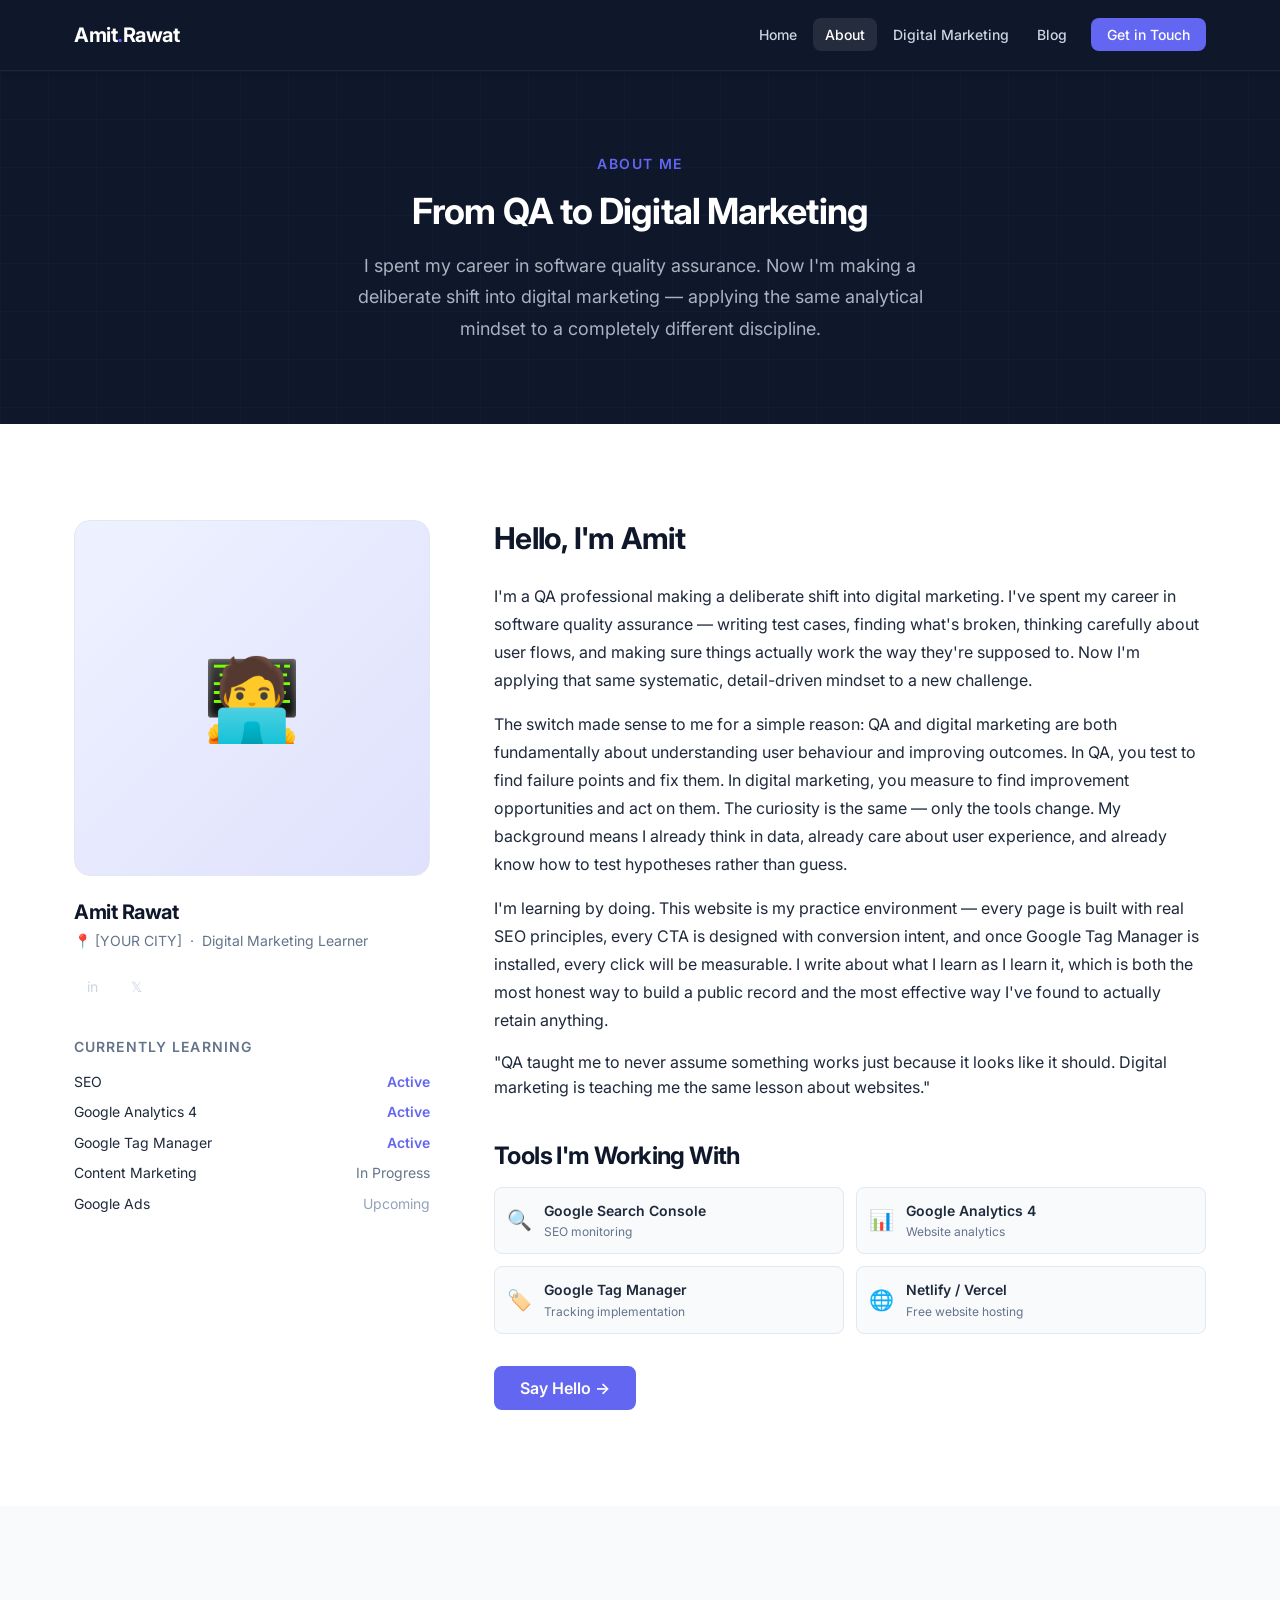
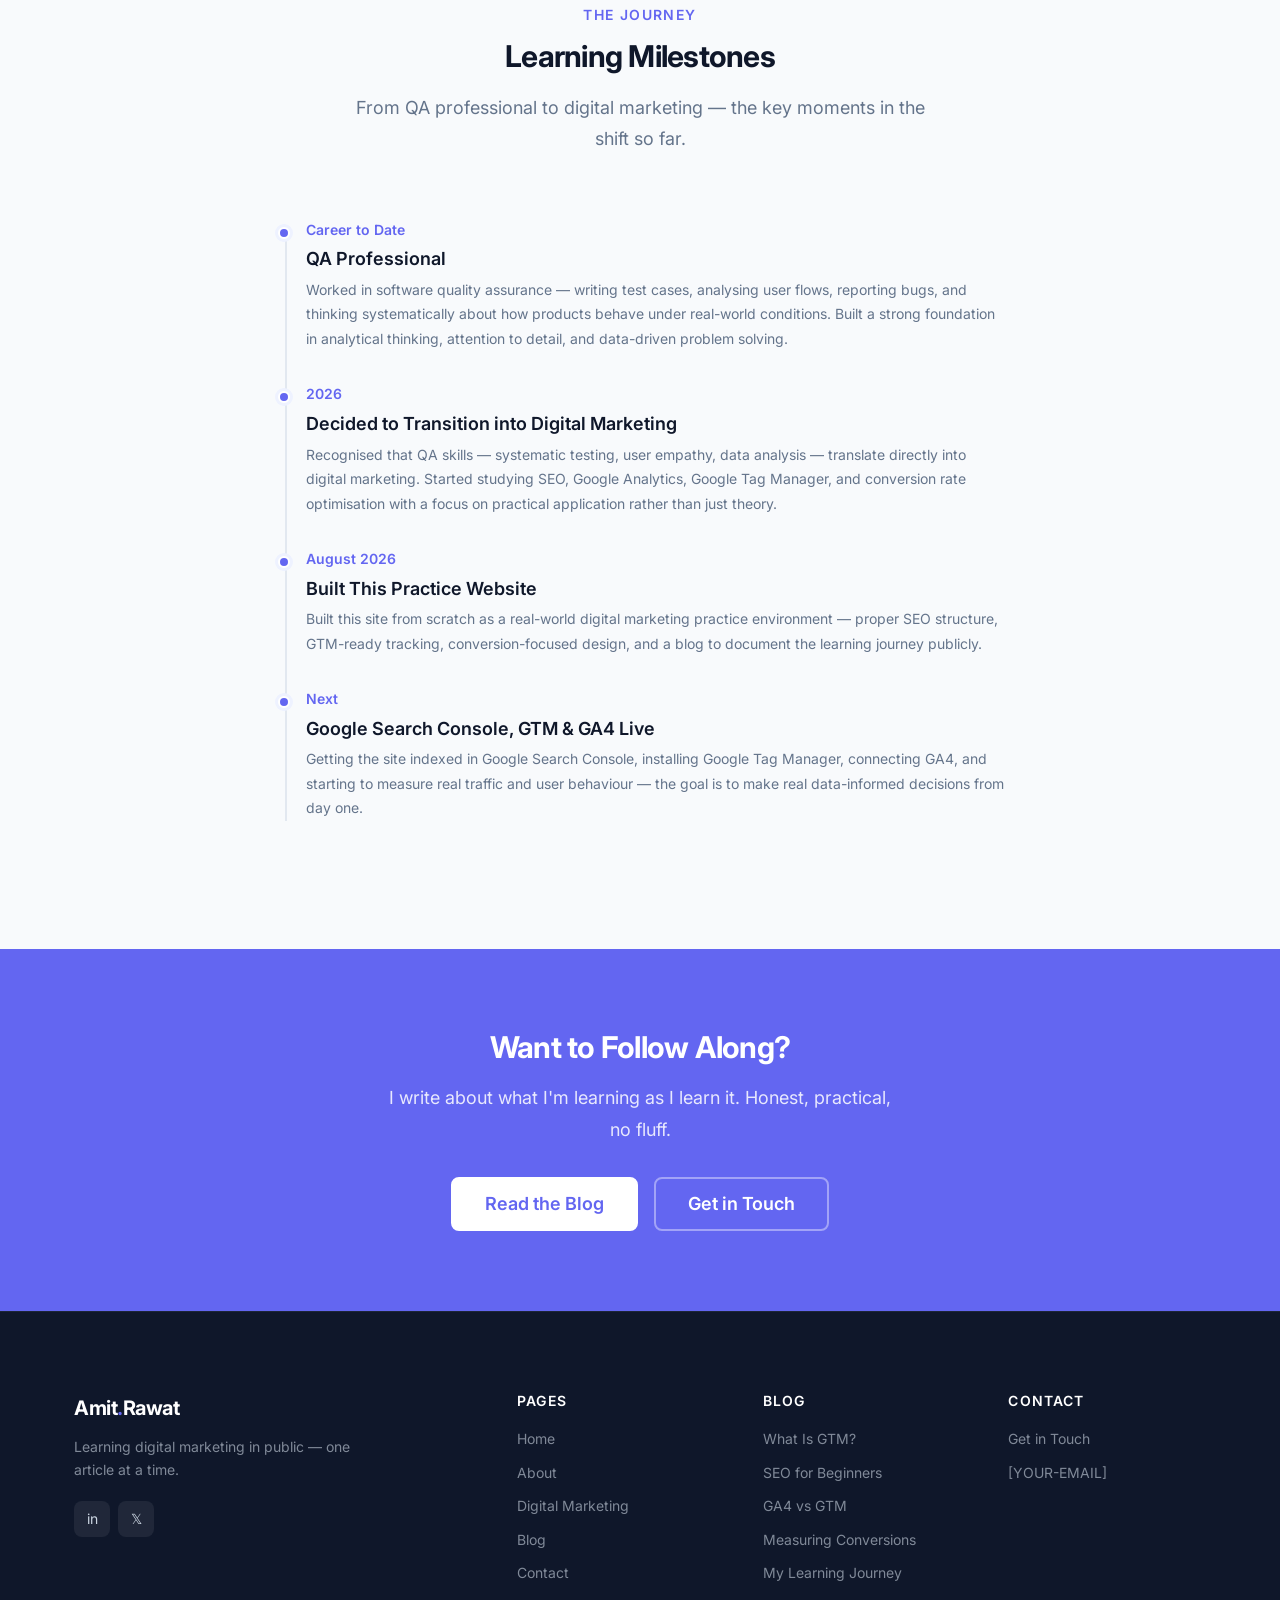
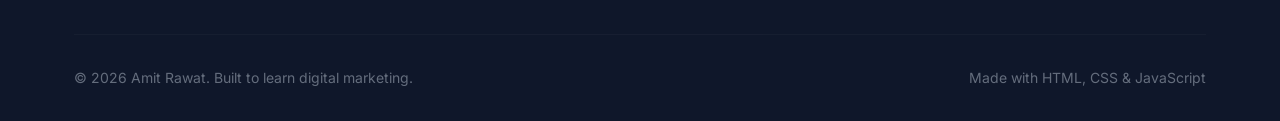
==== commit 153aee8c: "Update about page with real QA-to-DM bio and transition story" ====
--- a/about.html
+++ b/about.html
@@ -1,17 +1,17 @@
-<!DOCTYPE html>
+﻿<!DOCTYPE html>
 <html lang="en">
 <head>
   <meta charset="UTF-8">
   <meta name="viewport" content="width=device-width, initial-scale=1.0">
   <title>About Amit Rawat | Digital Marketing Learning Journey</title>
   <meta name="description" content="Learn about Amit Rawat's digital marketing learning journey — why it started, what's being explored, and where it's heading. An honest account of learning by doing.">
-  <link rel="canonical" href="https://[YOUR-DOMAIN]/about.html">
+  <link rel="canonical" href="https://amit-digital-marketing.netlify.app/about.html">
 
   <meta property="og:title" content="About Amit Rawat | Digital Marketing Learning Journey">
   <meta property="og:description" content="An honest account of learning digital marketing — the tools, resources, and lessons along the way.">
-  <meta property="og:url" content="https://[YOUR-DOMAIN]/about.html">
+  <meta property="og:url" content="https://amit-digital-marketing.netlify.app/about.html">
   <meta property="og:type" content="website">
-  <meta property="og:image" content="https://[YOUR-DOMAIN]/images/og-about.jpg">
+  <meta property="og:image" content="https://amit-digital-marketing.netlify.app/images/og-about.jpg">
 
   <meta name="twitter:card" content="summary_large_image">
   <meta name="twitter:title" content="About Amit Rawat | Digital Marketing Learning Journey">
@@ -65,9 +65,9 @@
       <div class="container">
         <div class="page-hero__inner">
           <p class="page-hero__eyebrow">About Me</p>
-          <h1 class="page-hero__title" id="page-heading">My Digital Marketing Journey</h1>
+          <h1 class="page-hero__title" id="page-heading">From QA to Digital Marketing</h1>
           <p class="page-hero__description">
-            An honest account of learning digital marketing from scratch — why I started, what I'm exploring, and where I'm heading.
+            I spent my career in software quality assurance. Now I'm making a deliberate shift into digital marketing — applying the same analytical mindset to a completely different discipline.
           </p>
         </div>
       </div>
@@ -139,31 +139,31 @@
           <div>
             <h2 id="about-heading" style="margin-bottom: 1.5rem;">Hello, I'm Amit</h2>
 
-            <!-- ================================================
-                 PLACEHOLDER: Replace these paragraphs with your
-                 real bio. Tell your story: who you are, what you
-                 did before this, why you're learning digital
-                 marketing, and what drives you.
-                 ================================================ -->
             <p>
-              [PLACEHOLDER: Write 2–3 sentences introducing yourself. Who are you? What's your background?
-              For example: "I'm a [your profession/background] based in [your city]. Before diving into digital
-              marketing, I worked in [previous area] for [X years/time]."]
+              I'm a QA professional making a deliberate shift into digital marketing. I've spent my career
+              in software quality assurance — writing test cases, finding what's broken, thinking carefully
+              about user flows, and making sure things actually work the way they're supposed to. Now I'm
+              applying that same systematic, detail-driven mindset to a new challenge.
             </p>
             <p>
-              [PLACEHOLDER: Why are you learning digital marketing? What problem are you trying to solve or
-              what opportunity are you pursuing? For example: "I decided to learn digital marketing because
-              [your reason]. I want to be able to [your goal]."]
+              The switch made sense to me for a simple reason: QA and digital marketing are both
+              fundamentally about understanding user behaviour and improving outcomes. In QA, you test
+              to find failure points and fix them. In digital marketing, you measure to find improvement
+              opportunities and act on them. The curiosity is the same — only the tools change. My
+              background means I already think in data, already care about user experience, and already
+              know how to test hypotheses rather than guess.
             </p>
             <p>
-              [PLACEHOLDER: How are you approaching the learning? For example: "My approach is to learn
-              by doing — this website is my practice environment. Every page is an opportunity to apply
-              what I've read, test what works, and document what I discover."]
+              I'm learning by doing. This website is my practice environment — every page is built with
+              real SEO principles, every CTA is designed with conversion intent, and once Google Tag Manager
+              is installed, every click will be measurable. I write about what I learn as I learn it, which
+              is both the most honest way to build a public record and the most effective way I've found
+              to actually retain anything.
             </p>
 
-            <!-- What I believe -->
             <blockquote>
-              "The best way to learn digital marketing is to build something real and measure it honestly."
+              "QA taught me to never assume something works just because it looks like it should. Digital
+              marketing is teaching me the same lesson about websites."
             </blockquote>
 
             <!-- Tools I use -->
@@ -212,26 +212,30 @@
           <span class="section__eyebrow">The Journey</span>
           <h2 class="section__title" id="timeline-heading">Learning Milestones</h2>
           <p class="section__description">
-            Key moments in the journey so far. Replace these with your real milestones.
+            From QA professional to digital marketing — the key moments in the shift so far.
           </p>
         </div>
 
-        <!-- PLACEHOLDER: Replace each timeline item with real milestones -->
         <div class="timeline">
           <div class="timeline__item">
-            <div class="timeline__date">[Month Year]</div>
-            <div class="timeline__title">Started Learning Digital Marketing</div>
-            <p class="timeline__body">[PLACEHOLDER: Why did you start? What triggered the decision? What was the first thing you did?]</p>
+            <div class="timeline__date">Career to Date</div>
+            <div class="timeline__title">QA Professional</div>
+            <p class="timeline__body">Worked in software quality assurance — writing test cases, analysing user flows, reporting bugs, and thinking systematically about how products behave under real-world conditions. Built a strong foundation in analytical thinking, attention to detail, and data-driven problem solving.</p>
           </div>
           <div class="timeline__item">
-            <div class="timeline__date">[Month Year]</div>
+            <div class="timeline__date">2026</div>
+            <div class="timeline__title">Decided to Transition into Digital Marketing</div>
+            <p class="timeline__body">Recognised that QA skills — systematic testing, user empathy, data analysis — translate directly into digital marketing. Started studying SEO, Google Analytics, Google Tag Manager, and conversion rate optimisation with a focus on practical application rather than just theory.</p>
+          </div>
+          <div class="timeline__item">
+            <div class="timeline__date">August 2026</div>
             <div class="timeline__title">Built This Practice Website</div>
-            <p class="timeline__body">Built this site as a real-world environment to practise SEO, analytics, and content marketing. Learning by doing, not just reading.</p>
+            <p class="timeline__body">Built this site from scratch as a real-world digital marketing practice environment — proper SEO structure, GTM-ready tracking, conversion-focused design, and a blog to document the learning journey publicly.</p>
           </div>
           <div class="timeline__item">
-            <div class="timeline__date">[Month Year]</div>
-            <div class="timeline__title">[PLACEHOLDER: Your Next Milestone]</div>
-            <p class="timeline__body">[PLACEHOLDER: What's the next step in your learning? What are you working toward?]</p>
+            <div class="timeline__date">Next</div>
+            <div class="timeline__title">Google Search Console, GTM &amp; GA4 Live</div>
+            <p class="timeline__body">Getting the site indexed in Google Search Console, installing Google Tag Manager, connecting GA4, and starting to measure real traffic and user behaviour — the goal is to make real data-informed decisions from day one.</p>
           </div>
         </div>
       </div>
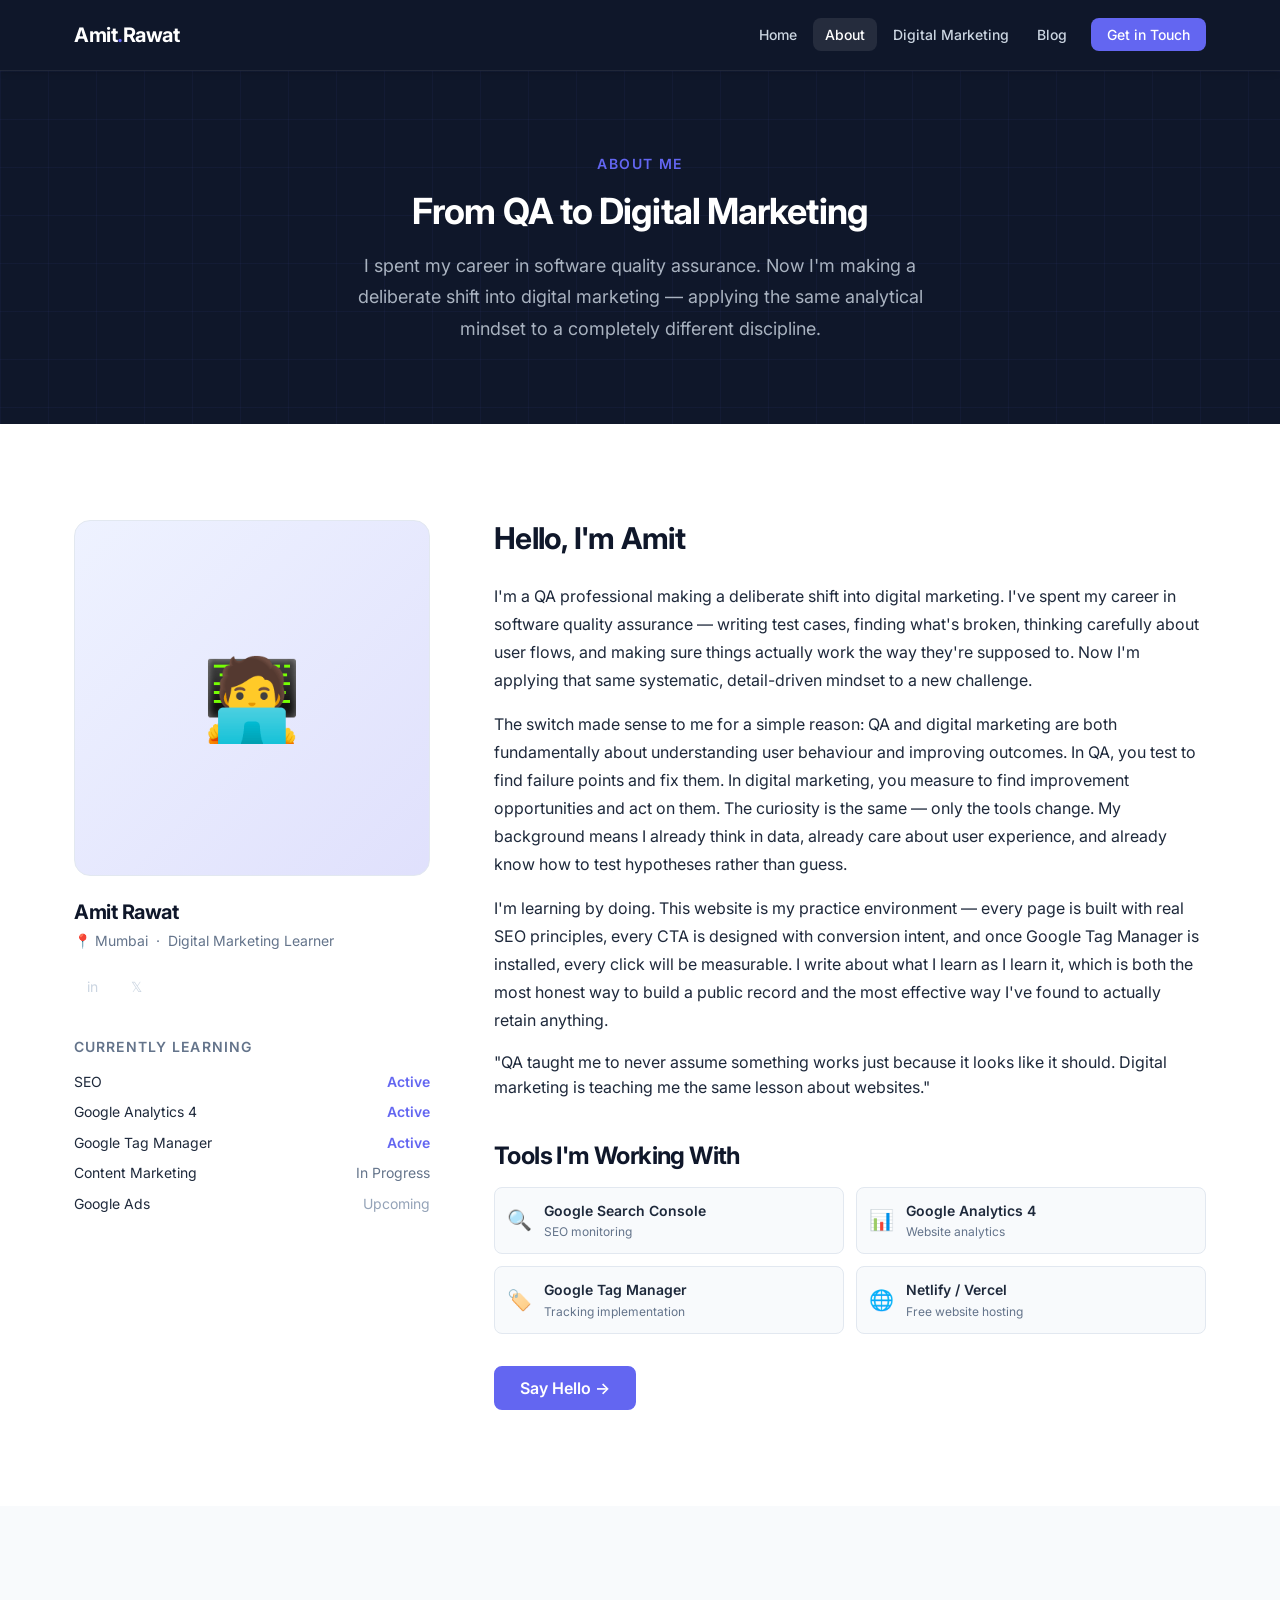
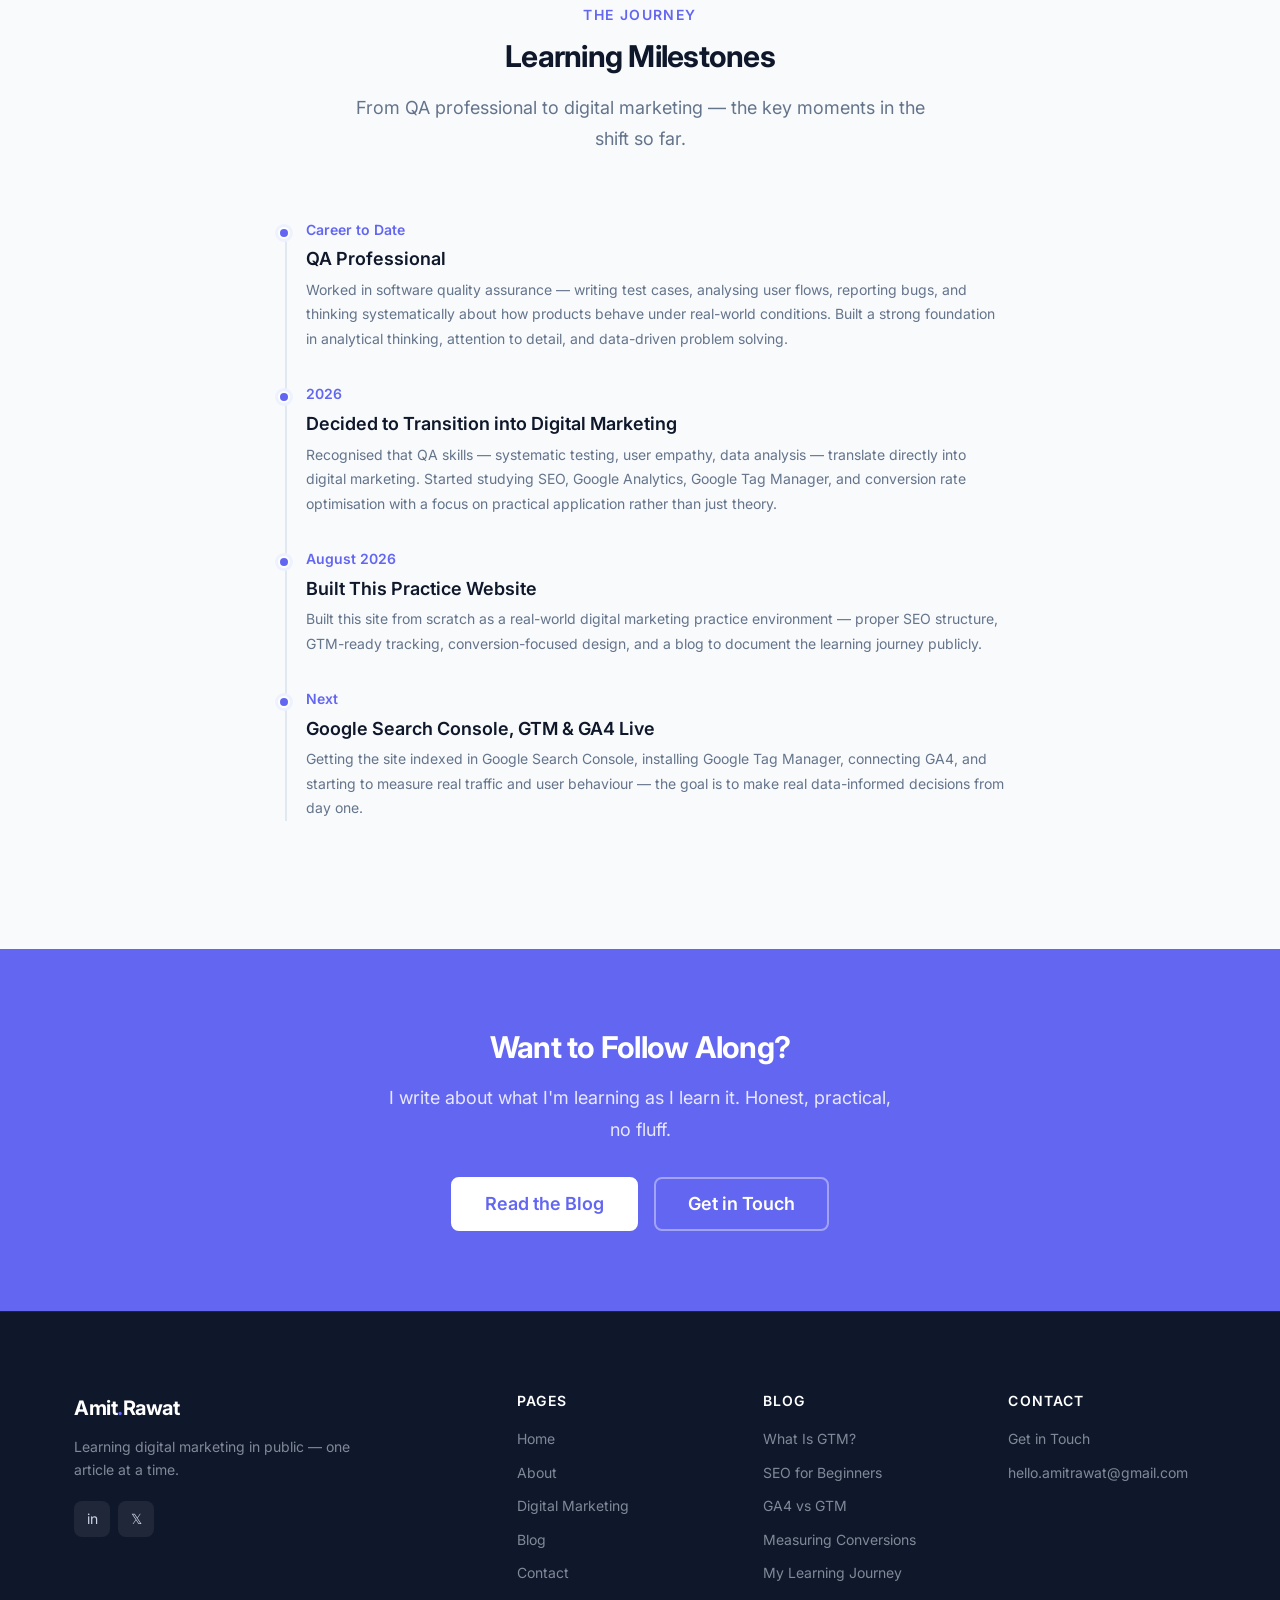
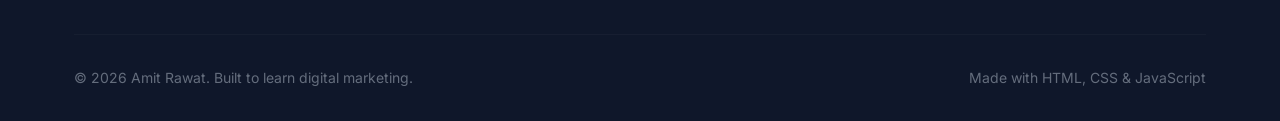
==== commit fe235dc5: "Add city (Mumbai) and real email address" ====
--- a/about.html
+++ b/about.html
@@ -99,7 +99,7 @@
             <div style="margin-top: 1.5rem;">
               <h3 style="font-size: 1.25rem; margin-bottom: 0.25rem;">Amit Rawat</h3>
               <p style="color: var(--color-text-muted); font-size: 0.875rem; margin-bottom: 1rem;">
-                📍 [YOUR CITY] &nbsp;·&nbsp; Digital Marketing Learner
+                📍 Mumbai &nbsp;·&nbsp; Digital Marketing Learner
               </p>
               <div class="footer__social">
                 <a href="https://linkedin.com/in/[YOUR-LINKEDIN]" class="footer__social-link" aria-label="LinkedIn" target="_blank" rel="noopener noreferrer">in</a>
@@ -292,7 +292,7 @@
           <h3 class="footer__col-title">Contact</h3>
           <ul class="footer__links" role="list">
             <li><a href="contact.html" class="footer__link">Get in Touch</a></li>
-            <li><a href="mailto:[YOUR-EMAIL]" class="footer__link">[YOUR-EMAIL]</a></li>
+            <li><a href="mailto:hello.amitrawat@gmail.com" class="footer__link">hello.amitrawat@gmail.com</a></li>
           </ul>
         </div>
       </div>
